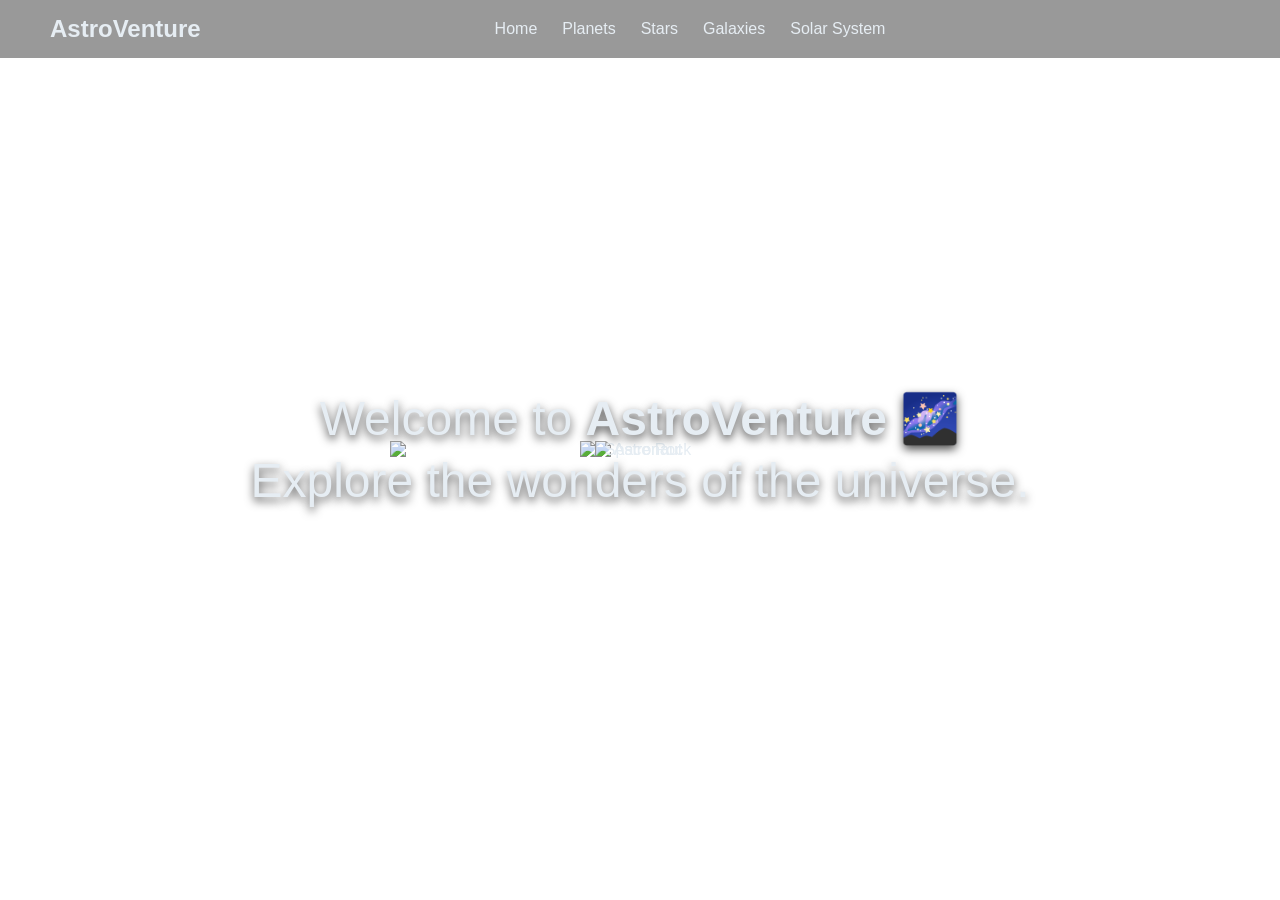
==== index.html @ 6c5f07df "Add files via upload" ====
<!DOCTYPE html>
<html lang="en">
<head>
  <meta charset="UTF-8">
  <meta name="viewport" content="width=device-width, initial-scale=1.0">
  <title>AstroVenture - Home</title>
  <style>
    body {
      margin: 0;
      font-family: -apple-system, BlinkMacSystemFont, "Segoe UI", Roboto, sans-serif;
      background-image: url('https://images.pexels.com/photos/1169754/pexels-photo-1169754.jpeg?cs=srgb&dl=pexels-philippedonn-1169754.jpg&fm=jpg');
      background-size: cover;
      background-position: center;
      background-attachment: fixed;
      color: #e6edf3;
      height: 100vh;
      display: flex;
      flex-direction: column;
      opacity: 0;
      transition: opacity 0.8s ease;
      overflow: hidden;
    }

    body.fade-in { opacity: 1; }
    body.fade-out { opacity: 0; }

    header {
      display: flex;
      align-items: center;
      justify-content: center;
      padding: 20px 50px;
      position: fixed;
      width: 100%;
      top: 0;
      z-index: 100;
      background: rgba(0, 0, 0, 0.4);
      backdrop-filter: blur(6px);
    }

    .logo {
      position: absolute;
      left: 50px;
      font-size: 1.5em;
      font-weight: bold;
    }

    nav ul {
      list-style: none;
      display: flex;
      flex-wrap: wrap;
      gap: 25px;
      margin: 0;
      padding: 0;
    }

    nav a {
      color: inherit;
      text-decoration: none;
      font-weight: 500;
      transition: color 0.3s;
      white-space: nowrap;
    }

    nav a:hover { color: #4682b4; }

    main {
      flex: 1;
      display: flex;
      justify-content: center;
      align-items: center;
      text-align: center;
      padding: 20px;
      position: relative;
      overflow: hidden;
    }

    .hero-text {
      font-size: 3em;
      max-width: 800px;
      line-height: 1.3;
      text-shadow: 0px 4px 10px rgba(0,0,0,0.7);
      z-index: 2;
      opacity: 0;
      transform: translateY(20px);
      transition: opacity 1s ease, transform 1s ease;
    }

    .hero-text.show { opacity: 1; transform: translateY(0); }

    /* 🚀 Astronaut 1 - Large drifting */
    .astronaut1 {
      position: absolute;
      width: 500px;
      z-index: 1;
      pointer-events: none;
      animation: driftAcross1 18s linear infinite, float 5s ease-in-out infinite;
    }

    @keyframes driftAcross1 {
      0%   { top: 10%; left: -40%; transform: rotate(0deg); }
      25%  { top: 40%; left: 30%; transform: rotate(60deg); }
      50%  { top: 70%; left: 70%; transform: rotate(120deg); }
      75%  { top: 40%; left: 110%; transform: rotate(180deg); }
      100% { top: 10%; left: -40%; transform: rotate(360deg); }
    }

    /* 🚀 Astronaut 2 - Smaller */
    .astronaut2 {
      position: absolute;
      width: 90px;
      z-index: 1;
      pointer-events: none;
      animation: driftAcross2 25s linear infinite, float 6s ease-in-out infinite;
    }

    @keyframes driftAcross2 {
      0%   { bottom: -30%; left: -20%; transform: rotate(0deg); }
      25%  { bottom: 20%; left: 20%; transform: rotate(-60deg); }
      50%  { bottom: 50%; left: 60%; transform: rotate(-120deg); }
      75%  { bottom: 80%; left: 100%; transform: rotate(-180deg); }
      100% { bottom: -30%; left: -20%; transform: rotate(-360deg); }
    }

    /* ☄️ Space Rock */
    .rock {
      position: absolute;
      width: 120px;
      z-index: 1;
      pointer-events: none;
      animation: fallRock 15s linear infinite;
    }

    @keyframes fallRock {
      0%   { top: -20%; left: 110%; transform: rotate(0deg) scale(1); }
      25%  { top: 30%; left: 70%; transform: rotate(90deg) scale(1.1); }
      50%  { top: 60%; left: 40%; transform: rotate(180deg) scale(1.2); }
      75%  { top: 90%; left: 10%; transform: rotate(270deg) scale(1.1); }
      100% { top: 120%; left: -20%; transform: rotate(360deg) scale(1); }
    }

    @keyframes float {
      0%, 100% { transform: translateY(0px); }
      50% { transform: translateY(-25px); }
    }

    @media (max-width: 768px) {
      .astronaut1 { width: 250px; }
      .astronaut2 { width: 60px; }
      .rock { width: 80px; }
      .hero-text { font-size: 2em; }
    }
  </style>
</head>
<body>

  <header>
    <div class="logo">AstroVenture</div>
    <nav>
      <ul>
        <li><a href="index.html">Home</a></li>
        <li><a href="planets.html">Planets</a></li>
        <li><a href="stars.html">Stars</a></li>
        <li><a href="galaxies.html">Galaxies</a></li>
        <li><a href="solarsystem.html">Solar System</a></li>
      </ul>
    </nav>
  </header>

  <main>
    <div class="hero-text">Welcome to <strong>AstroVenture</strong> 🌌<br>Explore the wonders of the universe.</div>
    <img src="https://png.pngtree.com/png-vector/20231017/ourmid/pngtree-astronaut-floating-in-space-ai-generated-png-image_10202214.png" alt="Astronaut" class="astronaut1">
    <img src="https://static.vecteezy.com/system/resources/thumbnails/050/290/629/small_2x/close-up-asteroid-on-isolated-background-space-concept-dark-rock-asteroid-png.png" alt="Astronaut" class="astronaut2">
    <img src="https://static.vecteezy.com/system/resources/thumbnails/050/290/629/small_2x/close-up-asteroid-on-isolated-background-space-concept-dark-rock-asteroid-png.png" alt="Space Rock" class="rock">
  </main>

  <script>
    // Fade in page content
    window.addEventListener("load", () => {
      document.body.classList.add("fade-in");
      document.querySelector(".hero-text").classList.add("show");
    });

    // Smooth fade-out on internal link click
    document.querySelectorAll("a").forEach(link => {
      if (link.hostname === window.location.hostname) {
        link.addEventListener("click", function (e) {
          e.preventDefault();
          const url = this.href;
          document.body.classList.remove("fade-in");
          document.body.classList.add("fade-out");
          setTimeout(() => { window.location.href = url; }, 800);
        });
      }
    });
  </script>
</body>
</html>
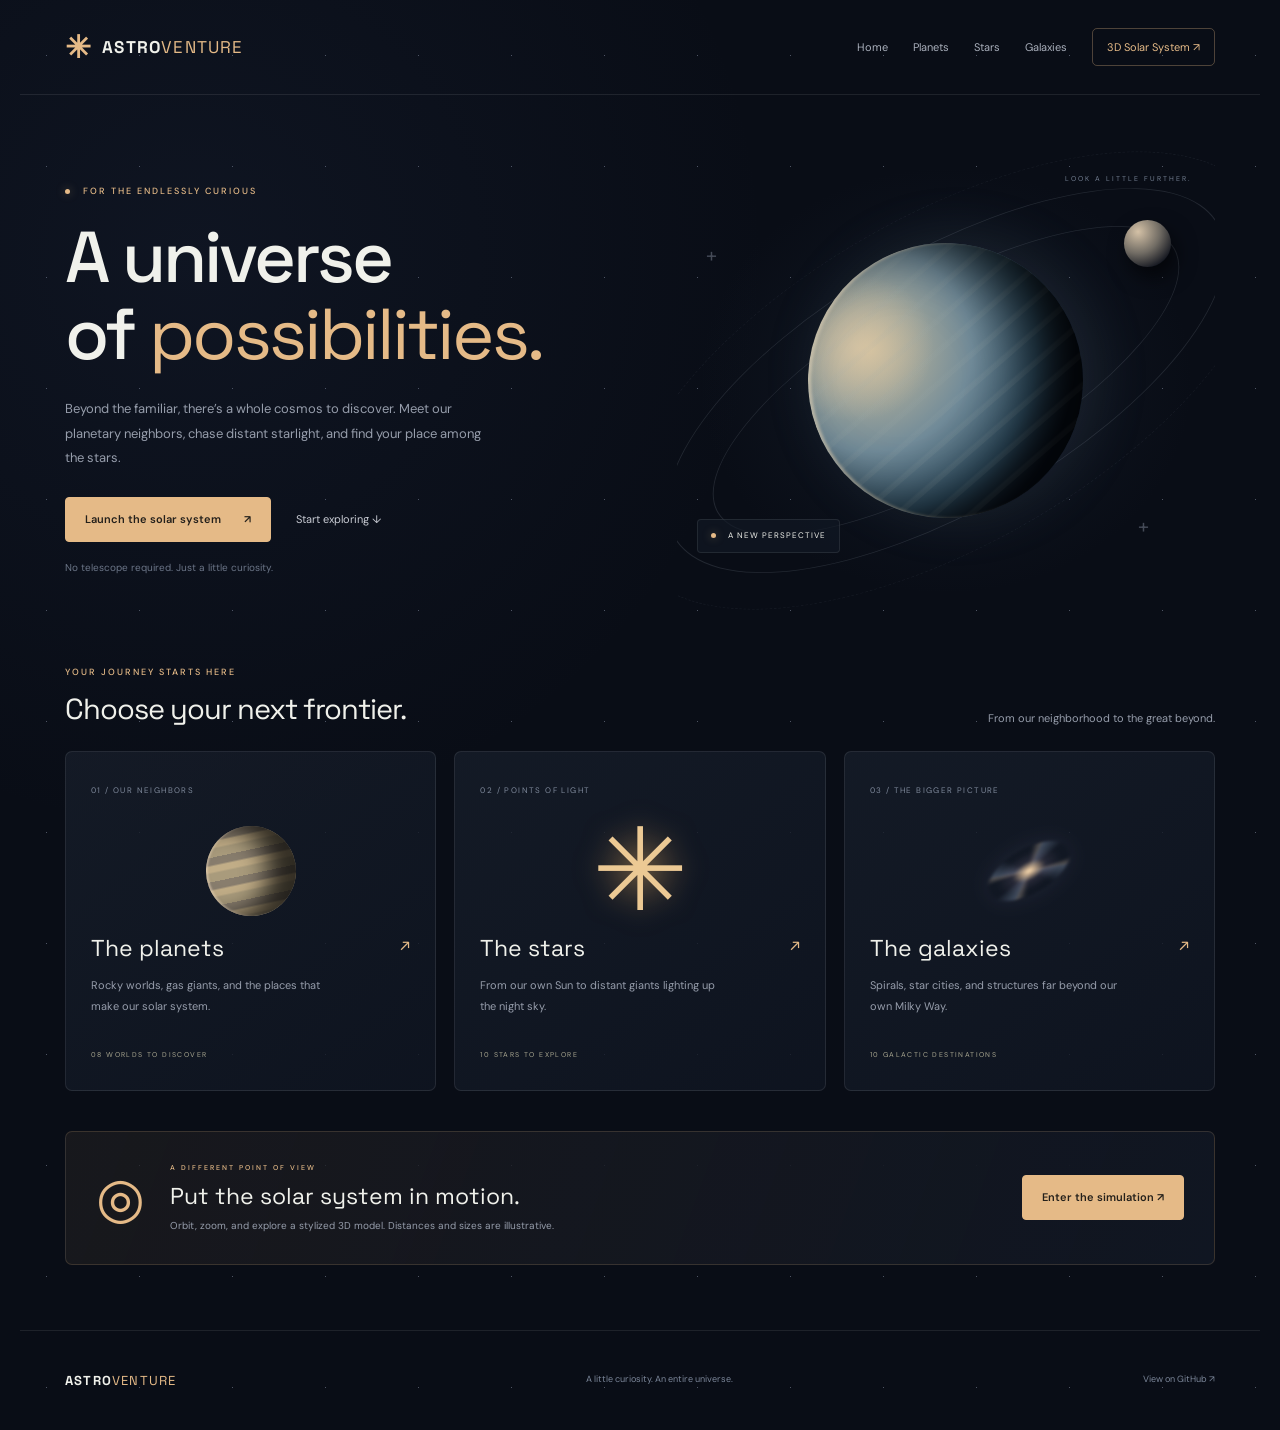
==== commit 0b5158f4: "Refresh AstroVenture and prepare working public website" ====
--- a/index.html
+++ b/index.html
@@ -1,197 +1 @@
-<!DOCTYPE html>
-<html lang="en">
-<head>
-  <meta charset="UTF-8">
-  <meta name="viewport" content="width=device-width, initial-scale=1.0">
-  <title>AstroVenture - Home</title>
-  <style>
-    body {
-      margin: 0;
-      font-family: -apple-system, BlinkMacSystemFont, "Segoe UI", Roboto, sans-serif;
-      background-image: url('https://images.pexels.com/photos/1169754/pexels-photo-1169754.jpeg?cs=srgb&dl=pexels-philippedonn-1169754.jpg&fm=jpg');
-      background-size: cover;
-      background-position: center;
-      background-attachment: fixed;
-      color: #e6edf3;
-      height: 100vh;
-      display: flex;
-      flex-direction: column;
-      opacity: 0;
-      transition: opacity 0.8s ease;
-      overflow: hidden;
-    }
-
-    body.fade-in { opacity: 1; }
-    body.fade-out { opacity: 0; }
-
-    header {
-      display: flex;
-      align-items: center;
-      justify-content: center;
-      padding: 20px 50px;
-      position: fixed;
-      width: 100%;
-      top: 0;
-      z-index: 100;
-      background: rgba(0, 0, 0, 0.4);
-      backdrop-filter: blur(6px);
-    }
-
-    .logo {
-      position: absolute;
-      left: 50px;
-      font-size: 1.5em;
-      font-weight: bold;
-    }
-
-    nav ul {
-      list-style: none;
-      display: flex;
-      flex-wrap: wrap;
-      gap: 25px;
-      margin: 0;
-      padding: 0;
-    }
-
-    nav a {
-      color: inherit;
-      text-decoration: none;
-      font-weight: 500;
-      transition: color 0.3s;
-      white-space: nowrap;
-    }
-
-    nav a:hover { color: #4682b4; }
-
-    main {
-      flex: 1;
-      display: flex;
-      justify-content: center;
-      align-items: center;
-      text-align: center;
-      padding: 20px;
-      position: relative;
-      overflow: hidden;
-    }
-
-    .hero-text {
-      font-size: 3em;
-      max-width: 800px;
-      line-height: 1.3;
-      text-shadow: 0px 4px 10px rgba(0,0,0,0.7);
-      z-index: 2;
-      opacity: 0;
-      transform: translateY(20px);
-      transition: opacity 1s ease, transform 1s ease;
-    }
-
-    .hero-text.show { opacity: 1; transform: translateY(0); }
-
-    /* 🚀 Astronaut 1 - Large drifting */
-    .astronaut1 {
-      position: absolute;
-      width: 500px;
-      z-index: 1;
-      pointer-events: none;
-      animation: driftAcross1 18s linear infinite, float 5s ease-in-out infinite;
-    }
-
-    @keyframes driftAcross1 {
-      0%   { top: 10%; left: -40%; transform: rotate(0deg); }
-      25%  { top: 40%; left: 30%; transform: rotate(60deg); }
-      50%  { top: 70%; left: 70%; transform: rotate(120deg); }
-      75%  { top: 40%; left: 110%; transform: rotate(180deg); }
-      100% { top: 10%; left: -40%; transform: rotate(360deg); }
-    }
-
-    /* 🚀 Astronaut 2 - Smaller */
-    .astronaut2 {
-      position: absolute;
-      width: 90px;
-      z-index: 1;
-      pointer-events: none;
-      animation: driftAcross2 25s linear infinite, float 6s ease-in-out infinite;
-    }
-
-    @keyframes driftAcross2 {
-      0%   { bottom: -30%; left: -20%; transform: rotate(0deg); }
-      25%  { bottom: 20%; left: 20%; transform: rotate(-60deg); }
-      50%  { bottom: 50%; left: 60%; transform: rotate(-120deg); }
-      75%  { bottom: 80%; left: 100%; transform: rotate(-180deg); }
-      100% { bottom: -30%; left: -20%; transform: rotate(-360deg); }
-    }
-
-    /* ☄️ Space Rock */
-    .rock {
-      position: absolute;
-      width: 120px;
-      z-index: 1;
-      pointer-events: none;
-      animation: fallRock 15s linear infinite;
-    }
-
-    @keyframes fallRock {
-      0%   { top: -20%; left: 110%; transform: rotate(0deg) scale(1); }
-      25%  { top: 30%; left: 70%; transform: rotate(90deg) scale(1.1); }
-      50%  { top: 60%; left: 40%; transform: rotate(180deg) scale(1.2); }
-      75%  { top: 90%; left: 10%; transform: rotate(270deg) scale(1.1); }
-      100% { top: 120%; left: -20%; transform: rotate(360deg) scale(1); }
-    }
-
-    @keyframes float {
-      0%, 100% { transform: translateY(0px); }
-      50% { transform: translateY(-25px); }
-    }
-
-    @media (max-width: 768px) {
-      .astronaut1 { width: 250px; }
-      .astronaut2 { width: 60px; }
-      .rock { width: 80px; }
-      .hero-text { font-size: 2em; }
-    }
-  </style>
-</head>
-<body>
-
-  <header>
-    <div class="logo">AstroVenture</div>
-    <nav>
-      <ul>
-        <li><a href="index.html">Home</a></li>
-        <li><a href="planets.html">Planets</a></li>
-        <li><a href="stars.html">Stars</a></li>
-        <li><a href="galaxies.html">Galaxies</a></li>
-        <li><a href="solarsystem.html">Solar System</a></li>
-      </ul>
-    </nav>
-  </header>
-
-  <main>
-    <div class="hero-text">Welcome to <strong>AstroVenture</strong> 🌌<br>Explore the wonders of the universe.</div>
-    <img src="https://png.pngtree.com/png-vector/20231017/ourmid/pngtree-astronaut-floating-in-space-ai-generated-png-image_10202214.png" alt="Astronaut" class="astronaut1">
-    <img src="https://static.vecteezy.com/system/resources/thumbnails/050/290/629/small_2x/close-up-asteroid-on-isolated-background-space-concept-dark-rock-asteroid-png.png" alt="Astronaut" class="astronaut2">
-    <img src="https://static.vecteezy.com/system/resources/thumbnails/050/290/629/small_2x/close-up-asteroid-on-isolated-background-space-concept-dark-rock-asteroid-png.png" alt="Space Rock" class="rock">
-  </main>
-
-  <script>
-    // Fade in page content
-    window.addEventListener("load", () => {
-      document.body.classList.add("fade-in");
-      document.querySelector(".hero-text").classList.add("show");
-    });
-
-    // Smooth fade-out on internal link click
-    document.querySelectorAll("a").forEach(link => {
-      if (link.hostname === window.location.hostname) {
-        link.addEventListener("click", function (e) {
-          e.preventDefault();
-          const url = this.href;
-          document.body.classList.remove("fade-in");
-          document.body.classList.add("fade-out");
-          setTimeout(() => { window.location.href = url; }, 800);
-        });
-      }
-    });
-  </script>
-</body>
-</html>
+<!doctype html><html lang="en"><head><meta charset="utf-8"><meta name="viewport" content="width=device-width,initial-scale=1"><meta name="theme-color" content="#090d16"><meta name="description" content="Discover planets, stars and galaxies, and explore an interactive 3D solar system."><title>Explore the universe · AstroVenture</title><link rel="stylesheet" href="site.css"></head><body><a class="skip" href="#main">Skip to content</a><header class="site-header"><a class="brand" href="./"><span aria-hidden="true">✳</span> ASTRO<span>VENTURE</span></a><nav aria-label="Main navigation"><a href="index.html">Home</a><a href="planets.html">Planets</a><a href="stars.html">Stars</a><a href="galaxies.html">Galaxies</a><a class="nav-sim" href="solarsystem.html">3D Solar System <span aria-hidden="true">↗</span></a></nav></header><main id="main"><section class="home-hero"><div class="hero-copy"><p class="eyebrow"><span class="live-dot"></span> FOR THE ENDLESSLY CURIOUS</p><h1>A universe<br>of <em>possibilities.</em></h1><p class="hero-description">Beyond the familiar, there’s a whole cosmos to discover. Meet our planetary neighbors, chase distant starlight, and find your place among the stars.</p><div class="hero-actions"><a class="primary" href="solarsystem.html">Launch the solar system <span aria-hidden="true">↗</span></a><a class="text-link" href="#discover">Start exploring ↓</a></div><p class="hero-small">No telescope required. Just a little curiosity.</p></div><div class="cosmos-art" role="img" aria-label="Stylized planetary illustration with orbital rings"><div class="orbit orbit-a"></div><div class="orbit orbit-b"></div><div class="orbit orbit-c"></div><div class="hero-planet"></div><span class="moon-art"></span><span class="art-cross cross-one">+</span><span class="art-cross cross-two">+</span><div class="art-label"><span class="live-dot"></span> A NEW PERSPECTIVE</div><p class="art-note">LOOK A LITTLE FURTHER.</p></div></section><section id="discover" class="discover"><div class="section-heading"><div><p class="eyebrow">YOUR JOURNEY STARTS HERE</p><h2>Choose your next frontier.</h2></div><p>From our neighborhood to the great beyond.</p></div><div class="destination-grid"><a class="destination" href="planets.html"><span class="destination-number">01 / OUR NEIGHBORS</span><div class="destination-art mini-planet" aria-hidden="true"></div><h3>The planets <span>↗</span></h3><p>Rocky worlds, gas giants, and the places that make our solar system.</p><span class="destination-meta">08 WORLDS TO DISCOVER</span></a><a class="destination" href="stars.html"><span class="destination-number">02 / POINTS OF LIGHT</span><div class="destination-art mini-star" aria-hidden="true">✳</div><h3>The stars <span>↗</span></h3><p>From our own Sun to distant giants lighting up the night sky.</p><span class="destination-meta">10 STARS TO EXPLORE</span></a><a class="destination" href="galaxies.html"><span class="destination-number">03 / THE BIGGER PICTURE</span><div class="destination-art mini-galaxy" aria-hidden="true"></div><h3>The galaxies <span>↗</span></h3><p>Spirals, star cities, and structures far beyond our own Milky Way.</p><span class="destination-meta">10 GALACTIC DESTINATIONS</span></a></div></section><section class="simulation-callout"><span class="callout-icon" aria-hidden="true">◎</span><div><p class="eyebrow">A DIFFERENT POINT OF VIEW</p><h2>Put the solar system in motion.</h2><p>Orbit, zoom, and explore a stylized 3D model. Distances and sizes are illustrative.</p></div><a class="primary" href="solarsystem.html">Enter the simulation ↗</a></section></main><footer class="site-footer"><a class="brand" href="./">ASTRO<span>VENTURE</span></a><p>A little curiosity. An entire universe.</p><a href="https://github.com/abhishekgb1/Solar-System" target="_blank" rel="noopener noreferrer">View on GitHub ↗</a></footer></body></html>
--- a/site.css
+++ b/site.css
@@ -0,0 +1,2 @@
+@import url('https://fonts.googleapis.com/css2?family=DM+Sans:wght@400;500;600;700&family=Space+Grotesk:wght@400;500;600;700&display=swap');
+:root{--bg:#090d16;--panel:#111722;--ink:#f0f1eb;--muted:#969dab;--line:#ffffff16;--accent:#e5ba87;--sans:'DM Sans',Arial,sans-serif;--display:'Space Grotesk',Arial,sans-serif}*{box-sizing:border-box}html{scroll-behavior:smooth;scroll-padding-top:30px}body{margin:0;background:var(--bg);color:var(--ink);font:14px/1.7 var(--sans);background-image:radial-gradient(circle at 15% 18%,#384b7520,transparent 36%),radial-gradient(#dce5ff55 .6px,transparent .6px);background-size:auto,93px 111px}a{color:inherit;text-decoration:none}button,input{font:inherit}button{cursor:pointer}button:focus-visible,a:focus-visible,input:focus-visible{outline:2px solid var(--accent);outline-offset:5px}main,.site-header,.site-footer{max-width:1240px;margin:auto;padding-left:45px;padding-right:45px}.site-header{min-height:95px;border-bottom:1px solid var(--line);display:flex;align-items:center;justify-content:space-between;gap:30px}.brand{display:inline-flex;align-items:center;font:700 17px var(--display);letter-spacing:1.2px;white-space:nowrap}.brand>span:first-child:not(:last-child){font-size:31px;color:var(--accent);margin-right:10px}.brand>span:last-child{color:var(--accent);font-weight:400}.site-header nav{display:flex;gap:25px;align-items:center;font-size:11px}.site-header nav a{color:#a9afbb}.site-header nav a:hover{color:white}.site-header nav .nav-sim{border:1px solid #e5ba8750;color:var(--accent);padding:9px 14px;border-radius:5px}.home-hero{display:grid;grid-template-columns:1.1fr 1fr;align-items:center;min-height:570px;gap:20px}.eyebrow{font-size:9px;letter-spacing:2px;font-weight:500;color:var(--accent);margin:0 0 20px;text-transform:uppercase}.live-dot{display:inline-block;width:5px;height:5px;vertical-align:middle;background:var(--accent);border-radius:50%;box-shadow:0 0 10px #e5ba8770;margin-right:9px}h1,h2,h3,p{margin-top:0}.hero-copy h1{font:500 clamp(46px,5.9vw,72px)/1.06 var(--display);letter-spacing:-3px;margin:0 0 25px}.hero-copy h1 em{color:var(--accent);font-weight:400;font-style:normal}.hero-description{font-size:13px;color:var(--muted);max-width:420px;line-height:1.9;margin-bottom:26px}.hero-actions{display:flex;align-items:center;gap:25px}.primary{display:inline-flex;align-items:center;justify-content:center;gap:23px;background:var(--accent);border:1px solid var(--accent);color:#24201b;font-size:11px;font-weight:600;border-radius:4px;padding:12px 19px;transition:background .2s,transform .2s}.primary:hover{background:#f5cfa4;transform:translateY(-2px)}.text-link{font-size:11px;color:#c9ccd4}.hero-small{font-size:10px;color:#6c7688;margin:17px 0 0}.cosmos-art{height:465px;position:relative;overflow:hidden;display:flex;align-items:center;justify-content:center;background:radial-gradient(ellipse,#32465b30,transparent 65%)}.hero-planet{width:275px;height:275px;position:relative;border-radius:50%;background:radial-gradient(ellipse at 24% 28%,#e6cdaa80,transparent 26%),repeating-linear-gradient(-21deg,transparent 0 9px,#97a5a422 10px 14px,transparent 16px 24px),radial-gradient(circle at 28% 30%,#c8bb9a,#718b99 37%,#2f4e62 60%,#0a1423 75%);box-shadow:inset -42px -20px 60px #000c,inset 3px 1px 3px #e4d6bcaa,12px 0 60px #7f9bb422;transform:rotate(-20deg)}.orbit{position:absolute;inset:90px 5px;border:1px solid #a6b1c229;border-radius:50%;transform:rotate(-30deg) scaleY(.65)}.orbit-b{inset:35px -45px;transform:rotate(-30deg) scaleY(.65)}.orbit-c{inset:-20px -90px;transform:rotate(-30deg) scaleY(.65);border-style:dashed;border-color:#a6b1c216}.moon-art{position:absolute;right:44px;top:72px;width:47px;height:47px;border-radius:50%;background:radial-gradient(circle at 30% 25%,#d4c1a6,#716c64 45%,#141720 80%);box-shadow:5px 10px 20px #0009}.art-cross{position:absolute;color:#9ea8b866;font-size:20px}.cross-one{left:29px;top:90px}.cross-two{right:66px;bottom:70px}.art-label{position:absolute;bottom:60px;left:20px;border:1px solid var(--line);background:#111925aa;padding:9px 13px;border-radius:4px;font-size:8px;letter-spacing:1px}.art-note{position:absolute;right:24px;top:25px;font-size:7px;letter-spacing:2px;color:#737e90}.section-heading{display:flex;align-items:end;justify-content:space-between;margin-bottom:24px;gap:25px}.section-heading .eyebrow{margin-bottom:10px}.section-heading h2{font:400 29px var(--display);letter-spacing:-1px;margin:0}.section-heading>p{font-size:11px;color:var(--muted);margin:0}.destination-grid{display:grid;grid-template-columns:repeat(3,1fr);gap:18px}.destination{display:block;position:relative;padding:25px;background:linear-gradient(145deg,#171e2acc,#101622cc);border:1px solid var(--line);border-radius:7px;overflow:hidden;transition:border-color .2s,transform .2s}.destination:hover{border-color:#e5ba8760;transform:translateY(-4px)}.destination-number{font-size:8px;color:#7f899b;letter-spacing:1.4px}.destination-art{height:90px;margin:25px auto 17px;width:90px}.mini-planet{border-radius:50%;background:repeating-linear-gradient(8deg,#a99b7c 0 8px,#c1ad87 10px 15px,#887d6d 17px 24px);box-shadow:inset -26px -8px 24px #000b,inset 2px 0 2px #e6d2b799;transform:rotate(-20deg)}.mini-star{display:flex;align-items:center;justify-content:center;font-size:115px;line-height:1;color:#ecc994;text-shadow:0 0 27px #e4aa6099}.mini-galaxy{border-radius:50%;background:radial-gradient(ellipse,#ffe6be 0,#e2c29b 5%,#7d6d8733 28%,transparent 55%),repeating-conic-gradient(from 35deg,#798ca777 0deg,transparent 35deg 75deg,#d2bda666 90deg);transform:rotate(-30deg) scaleY(.5);filter:blur(2px);box-shadow:0 0 30px #807ba822}.destination h3{font:400 23px var(--display);display:flex;justify-content:space-between;margin:12px 0}.destination h3 span{font-size:17px;color:var(--accent)}.destination p{font-size:11px;color:var(--muted);line-height:1.9;max-width:250px;margin-bottom:24px}.destination-meta{font-size:7px;letter-spacing:1.4px;color:#a7a58f}.simulation-callout{display:flex;align-items:center;gap:25px;border:1px solid #e5ba872a;background:linear-gradient(110deg,#201e20aa,#101622);border-radius:7px;padding:30px;margin:40px 0 65px}.callout-icon{font-size:56px;color:var(--accent);line-height:1}.simulation-callout>div{flex:1}.simulation-callout .eyebrow{font-size:7px;margin-bottom:7px}.simulation-callout h2{font:400 23px var(--display);margin:0 0 6px}.simulation-callout p:last-child{font-size:10px;color:var(--muted);margin:0}.site-footer{min-height:100px;border-top:1px solid var(--line);display:flex;align-items:center;justify-content:space-between;gap:20px}.site-footer .brand{font-size:13px}.site-footer p,.site-footer>a:last-child{font-size:9px;color:#7c879a;margin:0}.catalog{padding-top:42px;padding-bottom:40px}.catalog-header .eyebrow{font-size:8px;margin-bottom:14px}.catalog-header h1{font:400 44px var(--display);letter-spacing:-1.8px;margin:0 0 10px}.catalog-header>p:last-child{color:var(--muted);font-size:12px}.catalog-layout{display:grid;grid-template-columns:240px 1fr;gap:30px;margin-top:28px}.object-picker{background:var(--panel);border:1px solid var(--line);border-radius:6px;padding:16px;align-self:start}.object-picker>label{font-size:10px;color:var(--muted);display:block;margin-bottom:10px}.object-picker input{width:100%;padding:10px 11px;background:#090e17;border:1px solid var(--line);color:var(--ink);border-radius:4px;font-size:11px;margin-bottom:13px;min-width:0}.object-button{display:flex;align-items:center;gap:12px;width:100%;text-align:left;padding:13px 9px;border:0;border-bottom:1px solid #ffffff08;background:transparent;color:#9ba5b6;font-size:10px}.object-button>span:first-child{color:#657286;font:9px var(--display)}.object-button>span:last-child{margin-left:auto}.object-button[aria-pressed=true]{background:#e5ba8714;color:var(--accent);border-radius:4px}.object-button:hover{background:#ffffff08}.object-details{min-width:0;border:1px solid var(--line);border-radius:7px;overflow:hidden;background:#11172288}.object-visual{height:220px;background:radial-gradient(ellipse,#35435c55,transparent 65%);position:relative;overflow:hidden;display:flex;align-items:center;justify-content:center}.object-sphere{height:145px;width:145px;border-radius:50%;background:radial-gradient(circle at 28% 28%,#ffffffaa,var(--object-color) 35%,#0a1021 80%);box-shadow:inset -20px -10px 20px #0008,0 0 40px #ffffff09}.object-orbit{position:absolute;width:380px;height:120px;border:1px solid #ffffff15;border-radius:50%;transform:rotate(-20deg)}.star-visual .object-sphere{background:radial-gradient(circle,#fff5d7 10%,#e5bd81 50%,#cb8d4b 74%,#c6884055 75%,transparent 76%);box-shadow:0 0 40px #e6b26a77,0 0 90px #d18b4122}.galaxy-visual .object-sphere{height:175px;width:270px;border-radius:50%;background:radial-gradient(ellipse,#fff2d7 0,#d7b08e 6%,transparent 50%),repeating-conic-gradient(from 20deg,#b3bed28a 0deg,transparent 30deg 65deg,#b79da377 90deg);transform:rotate(-25deg) scaleY(.55);filter:blur(3px);box-shadow:0 0 50px #a897c433}.visual-caption{position:absolute;bottom:12px;right:18px;font-size:7px;letter-spacing:1.5px;color:#727e90}.object-copy{padding:27px 30px}.object-copy .eyebrow{font-size:8px;margin-bottom:10px}.object-copy h2{font:400 38px var(--display);letter-spacing:-1px;margin:0 0 14px}.object-description{font-size:13px;line-height:1.9;color:#a6aebb;max-width:600px;margin-bottom:22px}.object-pagination{display:flex;align-items:center;justify-content:space-between;border-top:1px solid var(--line);margin-top:27px;padding-top:18px}.object-pagination button{border:0;background:none;color:var(--accent);font-size:10px;padding:7px 0}.object-pagination button:disabled{color:#4d596b;cursor:default}.object-pagination>span{font-size:9px;color:var(--muted)}.object-facts{display:grid;grid-template-columns:repeat(3,1fr);border-top:1px solid var(--line);border-bottom:1px solid var(--line);padding:15px 0;margin-bottom:23px;gap:10px}.object-facts dt{font-size:9px;color:var(--muted)}.object-facts dd{font-size:12px;margin:3px 0 0}.catalog-note{font-size:9px;color:#6c788b;margin:22px 0 0;text-align:right}#no-results{font-size:11px;color:var(--muted)}.skip{position:absolute;top:-80px;left:15px;z-index:100;padding:10px;background:var(--accent);color:#111}.skip:focus{top:10px}[hidden]{display:none!important}.simulation-page{height:100dvh;overflow:hidden}.simulation-page .site-header{position:relative;z-index:10;background:#090d16dd;min-height:80px}.simulation-page canvas{position:fixed;inset:0;width:100%!important;height:100%!important;touch-action:none}.simulation-panel{position:absolute;z-index:5;left:35px;bottom:30px;background:#111722dd;border:1px solid var(--line);border-radius:7px;padding:22px;max-width:420px;backdrop-filter:blur(12px)}.simulation-panel h1{font:400 24px var(--display);margin-bottom:10px}.simulation-panel .eyebrow{font-size:7px;margin-bottom:8px}.simulation-panel p{font-size:10px;color:var(--muted);margin:0 0 15px}.simulation-buttons{display:flex;gap:7px;flex-wrap:wrap}.simulation-buttons button{border:1px solid #ffffff20;background:#1c2635;color:#cdd4de;border-radius:4px;padding:8px 12px;font-size:10px}.simulation-note{font-size:8px!important;margin:12px 0 0!important;color:#7c899b!important}#simulation-error{position:absolute;z-index:4;top:35%;left:10%;right:10%;max-width:650px;margin:auto;text-align:center;background:#171f2d;padding:25px;border-radius:7px;font-size:14px}@media(max-width:950px){.site-header{flex-direction:column;align-items:start;justify-content:center;gap:15px;padding-top:20px;padding-bottom:20px}.site-header nav{gap:24px}.home-hero{min-height:510px}.cosmos-art{height:360px}.hero-planet{width:220px;height:220px}.hero-copy h1{font-size:55px}.hero-actions{gap:14px}.hero-actions .primary{padding:11px 13px;font-size:10px}.catalog-layout{grid-template-columns:200px 1fr;gap:20px}.object-copy{padding:24px}.site-header,.site-footer,main{padding-left:28px;padding-right:28px}}@media(max-width:650px){main,.site-header,.site-footer{padding-left:20px;padding-right:20px}.site-header{gap:14px;padding-top:18px;padding-bottom:18px}.brand{font-size:15px}.site-header nav{gap:17px;flex-wrap:wrap;font-size:10px;row-gap:12px}.site-header nav .nav-sim{padding:5px 8px}.home-hero{grid-template-columns:1fr;min-height:0;padding-top:42px;gap:10px}.hero-copy h1{font-size:53px;letter-spacing:-2.5px}.hero-description{font-size:12px;max-width:340px}.hero-copy .eyebrow{font-size:8px}.hero-actions{gap:20px}.hero-small{font-size:9px}.cosmos-art{height:330px}.hero-planet{width:215px;height:215px}.moon-art{right:30px;top:42px;width:38px;height:38px}.art-label{bottom:35px;left:5px}.art-note{font-size:6px;right:0}.section-heading{display:block}.section-heading h2{font-size:25px}.section-heading>p{margin-top:12px;font-size:10px}.destination-grid{grid-template-columns:1fr}.destination{padding:24px}.destination-art{margin:20px auto}.destination p{max-width:none}.destination h3{font-size:25px}.simulation-callout{flex-wrap:wrap;padding:24px;gap:15px;margin-bottom:40px}.simulation-callout>div{min-width:200px}.simulation-callout h2{font-size:21px}.callout-icon{font-size:38px}.simulation-callout .primary{width:100%}.site-footer{flex-wrap:wrap;gap:15px;padding-top:24px;padding-bottom:24px;min-height:100px}.site-footer p{width:100%;order:3}.catalog{padding-top:30px}.catalog-header h1{font-size:34px}.catalog-layout{grid-template-columns:1fr;gap:20px}.object-picker{padding:15px}#object-list{display:flex;overflow-x:auto;gap:7px;padding-bottom:7px}.object-button{width:auto;flex:none;padding:10px 12px;border:1px solid var(--line);border-radius:4px;gap:9px}.object-button>span:last-child{display:none}.object-visual{height:200px}.object-copy{padding:24px}.object-copy h2{font-size:30px}.object-description{font-size:12px}.object-facts{grid-template-columns:1fr 1fr}.catalog-note{text-align:left}.simulation-page .site-header{min-height:120px}.simulation-panel{left:15px;right:15px;bottom:15px;max-width:none;padding:16px}.simulation-panel h1{font-size:21px}.simulation-panel p{font-size:9px}.simulation-panel .eyebrow{font-size:6px}.simulation-buttons button{font-size:9px;padding:7px 10px}}@media(prefers-reduced-motion:reduce){html{scroll-behavior:auto}*,*::before,*::after{animation:none!important;transition:none!important}}
